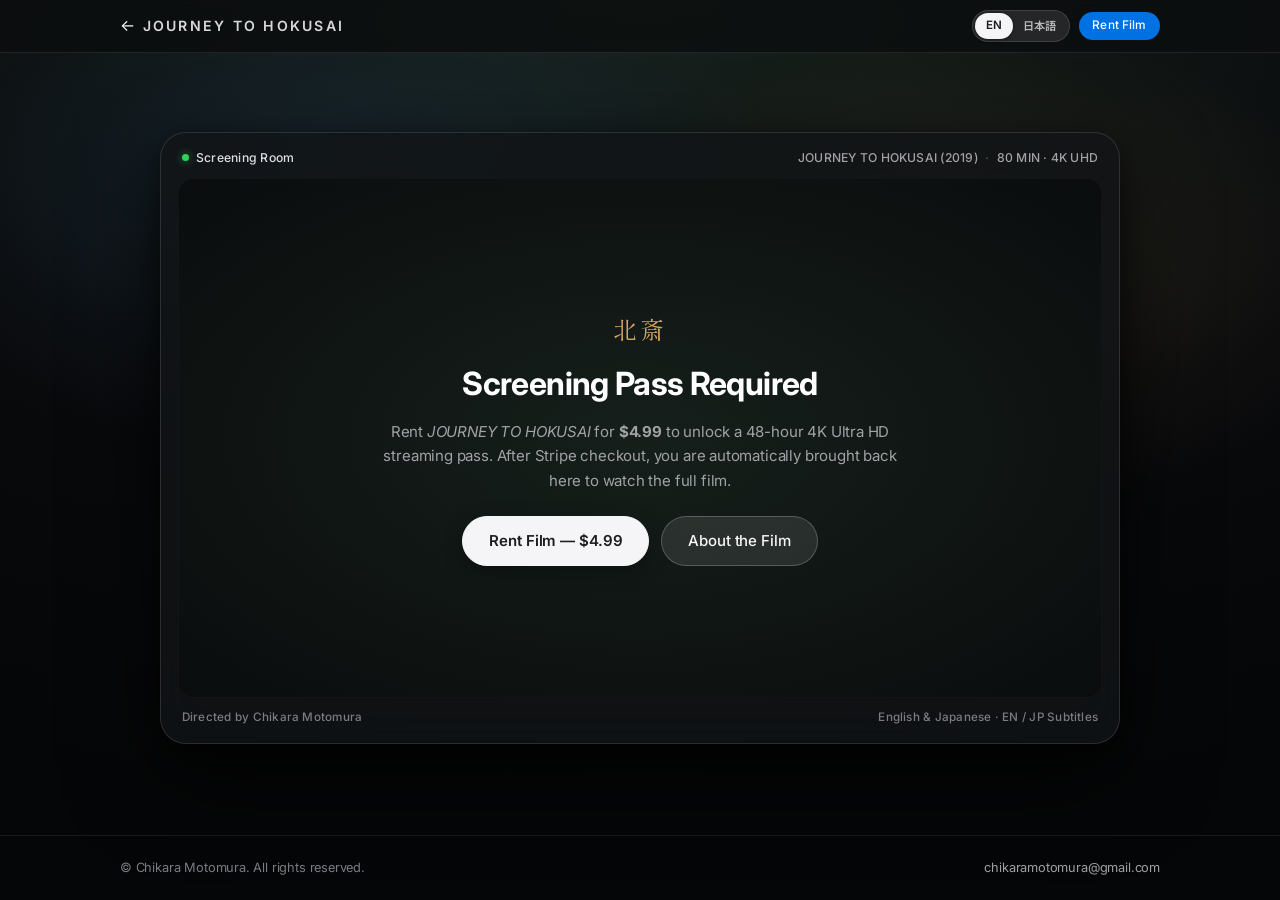
==== watch.html @ 9a2e9c88 "Live Stripe rental link, festival screenings, English title only" ====
<!doctype html>
<html lang="en">
<head>
  <meta charset="utf-8">
  <meta name="viewport" content="width=device-width, initial-scale=1, viewport-fit=cover">
  <meta name="robots" content="noindex, nofollow">
  <title>Screening Room — JOURNEY TO HOKUSAI</title>
  <link rel="icon" type="image/svg+xml" href="assets/favicon.svg">
  <meta name="theme-color" content="#090a0b">

  <link rel="preconnect" href="https://fonts.googleapis.com">
  <link rel="preconnect" href="https://fonts.gstatic.com" crossorigin>
  <link href="https://fonts.googleapis.com/css2?family=Inter:wght@300;400;500;600;700&family=Noto+Sans+JP:wght@400;500;600;700&family=Shippori+Mincho:wght@400;500;600&display=swap" rel="stylesheet">

  <link rel="stylesheet" href="styles.css?v=20261127">
</head>
<body class="watch-room" id="watch-player-root">
  <a class="skip-link" href="#watch-screen" data-i18n="watchRoom.skip">Skip to player</a>

  <!-- Frosted Glass Screening Room Bar -->
  <nav class="site-nav" aria-label="Screening room navigation">
    <div class="site-nav-inner">
      <a class="site-nav-brand" href="./" data-i18n-aria="watchRoom.backAria">
        <span aria-hidden="true">&larr;</span>
        <span class="brand-roman">Journey to Hokusai</span>
      </a>

      <div class="site-nav-controls">
        <div class="lang-switch" role="group" aria-label="Language">
          <button type="button" class="lang-btn is-active" data-set-lang="en" aria-pressed="true" lang="en">EN</button>
          <button type="button" class="lang-btn" data-set-lang="ja" aria-pressed="false" lang="ja">日本語</button>
        </div>
        <a class="nav-watch-pill" href="./#watch" id="watch-nav-upgrade" data-i18n="watchRoom.options">Rent Film</a>
      </div>
    </div>
  </nav>

  <main class="watch-main" id="watch-screen">
    <div class="hero-ambient" aria-hidden="true"></div>

    <div class="watch-stage">
      <div class="cinema-frame" role="region" aria-label="JOURNEY TO HOKUSAI full film player" data-i18n-aria="watchRoom.vfAria">
        <div class="cinema-bar cinema-bar--top">
          <div class="cinema-meta">
            <span class="cinema-live-dot" aria-hidden="true"></span>
            <span id="watch-hud-mode" data-i18n="watchRoom.modeDefault">Screening Room</span>
          </div>
          <div class="cinema-meta cinema-meta--dim">
            <span class="watch-hide-xs">JOURNEY TO HOKUSAI (2019)</span>
            <span class="cinema-sep watch-hide-xs" aria-hidden="true">&middot;</span>
            <span>80 MIN &middot; 4K UHD</span>
          </div>
        </div>

        <div class="cinema-screen" id="watch-cinema-screen">
          <video
            id="film-video"
            controls
            playsinline
            preload="metadata"
            controlslist="nodownload"
            poster="assets/trailer-poster.jpg"
            hidden
          ></video>

          <div class="watch-gate-message" id="watch-gate">
            <span class="watch-gate-seal" lang="ja" aria-hidden="true">北斎</span>
            <h1 class="watch-gate-title" id="watch-gate-title" data-i18n="watchRoom.gateTitle">Screening Pass Required</h1>
            <p class="watch-gate-copy" id="watch-gate-copy" data-i18n-html="watchRoom.gateCopy">
              Rent <em>JOURNEY TO HOKUSAI</em> for <strong>$4.99</strong> to unlock a 48-hour 4K Ultra HD streaming pass. After Stripe checkout, you are automatically brought back here to watch the full film.
            </p>
            <div class="watch-gate-actions">
              <a class="btn btn--hero-primary" id="watch-gate-rent" href="./#watch" rel="noopener" data-i18n="watchRoom.gateRentCta">Rent Film — $4.99</a>
              <a class="btn btn--hero-secondary" href="./" data-i18n="watchRoom.backHome">About the Film</a>
            </div>
          </div>
        </div>

        <div class="cinema-bar cinema-bar--bottom" aria-hidden="true">
          <span data-i18n="watchRoom.hudDir">Directed by Chikara Motomura</span>
          <span data-i18n="watchRoom.hudAudio">English &amp; Japanese · EN / JP Subtitles</span>
        </div>
      </div>

      <!-- Post-purchase rental status bar -->
      <div class="watch-controls-bar" id="watch-controls-bar" hidden>
        <div class="sub-toggle" id="film-edition-toggle" role="group" aria-label="Film subtitle edition" data-i18n-aria="watchRoom.subGroupAria" hidden>
          <button type="button" class="sub-btn is-active" data-film-ver="en" aria-pressed="true" data-i18n="trailer.subEn">EN Subtitles</button>
          <button type="button" class="sub-btn" data-film-ver="ja" aria-pressed="false" data-i18n="trailer.subJa">日本語字幕</button>
        </div>
        <p class="watch-expiry" id="watch-expiry"></p>
      </div>
    </div>
  </main>

  <footer class="watch-footer" aria-label="Footer">
    <div class="watch-footer-inner">
      <span data-i18n="footer.rights">&copy; Chikara Motomura. All rights reserved.</span>
      <a href="mailto:chikaramotomura@gmail.com" data-site-email="text">chikaramotomura@gmail.com</a>
    </div>
  </footer>

  <script src="config.js?v=20261127"></script>
  <script src="site.js?v=20261127"></script>
</body>
</html>
---- styles.css ----
/* ==========================================================================
   JOURNEY TO HOKUSAI
   Apple Modern Design System · Responsive · Accessible · Bilingual (EN / 日本語)
   ========================================================================== */

:root {
  /* Apple Modern Palette + Hokusai Indigo Accents */
  --cinema-bg: #08090a;
  --cinema-elevated: #121416;
  --cinema-glass: rgba(22, 24, 27, 0.72);
  --cinema-border: rgba(255, 255, 255, 0.12);
  --cinema-border-strong: rgba(255, 255, 255, 0.22);

  --canvas: #f5f5f7;
  --surface: #ffffff;
  --surface-subtle: #fbfbfd;

  --ink: #1d1d1f;
  --ink-secondary: #515154;
  --ink-muted: #6e6e73;
  --ink-soft: #86868b;

  --hero-text: #f5f5f7;
  --hero-muted: #a1a1a6;
  --hero-dim: #7c7c82;

  --kyoto-pine: #1f3a5f; /* Hokusai Prussian blue (bero-ai) */
  --kyoto-pine-light: #2f5a8a;
  --kyoto-sage-tint: rgba(31, 58, 95, 0.08);
  --kyoto-lantern: #d4a564;

  --apple-blue: #0071e3;
  --apple-blue-hover: #0077ed;

  --hairline: rgba(0, 0, 0, 0.08);
  --hairline-strong: rgba(0, 0, 0, 0.14);

  --shadow-card: 0 10px 34px rgba(0, 0, 0, 0.045), 0 1px 3px rgba(0, 0, 0, 0.03);
  --shadow-card-hover: 0 20px 48px rgba(0, 0, 0, 0.085), 0 2px 6px rgba(0, 0, 0, 0.04);
  --shadow-cinema: 0 34px 90px rgba(0, 0, 0, 0.72), 0 8px 24px rgba(0, 0, 0, 0.45);

  --radius-xl: 26px;
  --radius-lg: 20px;
  --radius-md: 14px;
  --radius-pill: 980px;

  --font-sans: -apple-system, BlinkMacSystemFont, "SF Pro Display", "SF Pro Text", "Inter", "Hiragino Kaku Gothic ProN", "Noto Sans JP", "Helvetica Neue", Arial, sans-serif;
  --font-ja-sans: "Hiragino Kaku Gothic ProN", "Noto Sans JP", "Yu Gothic", -apple-system, BlinkMacSystemFont, sans-serif;
  --font-mincho: "Shippori Mincho", "Hiragino Mincho ProN", "Yu Mincho", Georgia, serif;

  --max-wide: 1080px;
  --max-reading: 820px;
}

*,
*::before,
*::after {
  box-sizing: border-box;
}

html {
  font-size: 16px;
  scroll-behavior: smooth;
  -webkit-text-size-adjust: 100%;
  background-color: var(--canvas);
  color: var(--ink);
}

@media (prefers-reduced-motion: reduce) {
  html {
    scroll-behavior: auto;
  }
  *,
  *::before,
  *::after {
    animation-duration: 0.001ms !important;
    animation-iteration-count: 1 !important;
    transition-duration: 0.001ms !important;
  }
}

body {
  margin: 0;
  font-family: var(--font-sans);
  font-weight: 400;
  line-height: 1.62;
  letter-spacing: -0.011em;
  color: var(--ink);
  background-color: var(--canvas);
  overflow-x: clip;
  text-rendering: optimizeLegibility;
  -webkit-font-smoothing: antialiased;
  -moz-osx-font-smoothing: grayscale;
}

html[lang="ja"] body {
  font-family: var(--font-ja-sans);
  line-height: 1.82;
  letter-spacing: 0.01em;
}

img,
iframe,
video {
  display: block;
  max-width: 100%;
}

[hidden] {
  display: none !important;
}

a {
  color: inherit;
  text-underline-offset: 0.2em;
  text-decoration-thickness: 1px;
}

.nowrap {
  white-space: nowrap;
}

.sr-only {
  position: absolute;
  width: 1px;
  height: 1px;
  padding: 0;
  margin: -1px;
  overflow: hidden;
  clip: rect(0, 0, 0, 0);
  white-space: nowrap;
  border: 0;
}

/* Focus rings */
:focus-visible {
  outline: 2px solid var(--apple-blue);
  outline-offset: 3px;
}

.site-nav :focus-visible,
.hero :focus-visible,
.watch-room :focus-visible,
.lightbox :focus-visible {
  outline: 2px solid #ffffff;
  outline-offset: 3px;
}

/* Skip link */
.skip-link {
  position: absolute;
  top: -120px;
  left: 1rem;
  z-index: 1000;
  padding: 0.6rem 1.15rem;
  background: var(--surface);
  color: var(--ink);
  border-radius: var(--radius-pill);
  font-weight: 600;
  font-size: 0.88rem;
  text-decoration: none;
  box-shadow: 0 8px 24px rgba(0, 0, 0, 0.28);
}

.skip-link:focus {
  top: 0.75rem;
}

/* ==========================================================================
   GLOBAL FROSTED-GLASS APPLE NAVIGATION BAR
   ========================================================================== */

.site-nav {
  position: sticky;
  top: 0;
  z-index: 200;
  background-color: rgba(12, 13, 15, 0.78);
  backdrop-filter: saturate(180%) blur(22px);
  -webkit-backdrop-filter: saturate(180%) blur(22px);
  border-bottom: 1px solid rgba(255, 255, 255, 0.09);
  color: var(--hero-text);
}

.site-nav-inner {
  position: relative;
  max-width: var(--max-wide);
  margin: 0 auto;
  min-height: 52px;
  padding: 0.4rem 1.25rem;
  display: flex;
  align-items: center;
  justify-content: space-between;
  gap: 0.85rem;
}

.site-nav-brand {
  display: inline-flex;
  align-items: baseline;
  gap: 0.48rem;
  text-decoration: none;
  color: var(--hero-text);
  white-space: nowrap;
}

.brand-kanji {
  font-family: var(--font-mincho);
  font-weight: 600;
  font-size: 1.04rem;
  letter-spacing: 0.06em;
  color: #ffffff;
}

.brand-roman {
  font-family: var(--font-sans);
  font-weight: 600;
  font-size: 0.88rem;
  letter-spacing: 0.16em;
  text-transform: uppercase;
  color: rgba(245, 245, 247, 0.88);
}

.site-nav-links {
  display: none;
}

/* Desktop inline links */
@media (min-width: 920px) {
  .site-nav-links {
    display: flex;
    align-items: center;
    gap: 1.45rem;
  }

  .site-nav-links a {
    font-size: 0.78rem;
    font-weight: 400;
    letter-spacing: 0.01em;
    color: rgba(245, 245, 247, 0.76);
    text-decoration: none;
    transition: color 160ms ease;
    white-space: nowrap;
  }

  .site-nav-links a:hover {
    color: #ffffff;
  }

  .menu-toggle {
    display: none !important;
  }
}

/* Mobile glass dropdown */
@media (max-width: 919px) {
  .site-nav.is-open .site-nav-links {
    position: absolute;
    top: 100%;
    left: 0;
    right: 0;
    display: flex;
    flex-direction: column;
    padding: 0.65rem 1.35rem 1.15rem;
    background: rgba(14, 15, 18, 0.96);
    backdrop-filter: saturate(180%) blur(24px);
    -webkit-backdrop-filter: saturate(180%) blur(24px);
    border-bottom: 1px solid rgba(255, 255, 255, 0.14);
    box-shadow: 0 20px 44px rgba(0, 0, 0, 0.5);
  }

  .site-nav-links a {
    padding: 0.72rem 0;
    font-size: 0.92rem;
    font-weight: 500;
    color: rgba(245, 245, 247, 0.86);
    text-decoration: none;
    border-bottom: 1px solid rgba(255, 255, 255, 0.07);
  }

  .site-nav-links a:last-child {
    border-bottom: 0;
  }
}

.site-nav-controls {
  display: flex;
  align-items: center;
  gap: 0.55rem;
}

/* Apple Segmented Language Pill Switcher */
.lang-switch {
  display: inline-flex;
  align-items: center;
  padding: 2px;
  border-radius: var(--radius-pill);
  background: rgba(255, 255, 255, 0.1);
  border: 1px solid rgba(255, 255, 255, 0.12);
}

.lang-btn {
  appearance: none;
  border: 0;
  background: transparent;
  color: rgba(245, 245, 247, 0.72);
  font-family: var(--font-sans);
  font-weight: 600;
  font-size: 0.72rem;
  letter-spacing: 0.04em;
  line-height: 1;
  min-height: 26px;
  padding: 0.28rem 0.65rem;
  border-radius: var(--radius-pill);
  cursor: pointer;
  transition: background-color 160ms ease, color 160ms ease, box-shadow 160ms ease;
}

.lang-btn[lang="ja"] {
  font-family: var(--font-ja-sans);
  font-size: 0.7rem;
  letter-spacing: 0.01em;
}

.lang-btn:hover:not(.is-active) {
  color: #ffffff;
}

.lang-btn.is-active {
  background: #f5f5f7;
  color: #1d1d1f;
  box-shadow: 0 1px 4px rgba(0, 0, 0, 0.28);
}

.nav-watch-pill {
  display: none;
  align-items: center;
  justify-content: center;
  min-height: 28px;
  padding: 0.28rem 0.85rem;
  border-radius: var(--radius-pill);
  background: var(--apple-blue);
  color: #ffffff;
  font-size: 0.74rem;
  font-weight: 500;
  letter-spacing: 0.01em;
  text-decoration: none;
  white-space: nowrap;
  transition: background-color 150ms ease, transform 150ms ease;
}

.nav-watch-pill:hover {
  background: var(--apple-blue-hover);
}

@media (min-width: 560px) {
  .nav-watch-pill {
    display: inline-flex;
  }
}

.menu-toggle {
  appearance: none;
  background: rgba(255, 255, 255, 0.1);
  color: #f5f5f7;
  border: 1px solid rgba(255, 255, 255, 0.14);
  border-radius: var(--radius-pill);
  font-family: inherit;
  font-weight: 500;
  font-size: 0.75rem;
  min-height: 30px;
  padding: 0.28rem 0.78rem;
  cursor: pointer;
  transition: background-color 150ms ease;
}

.menu-toggle:hover {
  background: rgba(255, 255, 255, 0.18);
}

/* ==========================================================================
   1. APPLE TV+ DARK CINEMA HERO & TRAILER STAGE
   ========================================================================== */

.hero {
  position: relative;
  background: radial-gradient(120% 90% at 50% 0%, #17211c 0%, #0b0d0e 52%, #070809 100%);
  color: var(--hero-text);
  padding: 3.4rem 1.25rem 4.5rem;
  overflow: hidden;
  isolation: isolate;
}

.hero-ambient {
  position: absolute;
  inset: 0;
  z-index: -1;
  pointer-events: none;
  background:
    radial-gradient(640px 380px at 26% 18%, rgba(47, 90, 138, 0.22), transparent 70%),
    radial-gradient(560px 340px at 76% 28%, rgba(212, 165, 100, 0.11), transparent 72%);
}

.hero-inner {
  max-width: var(--max-wide);
  margin: 0 auto;
}

.hero-header {
  max-width: 780px;
  margin: 0 auto 2.6rem;
  text-align: center;
}

.laurel-pill {
  display: inline-flex;
  align-items: center;
  gap: 0.5rem;
  padding: 0.36rem 0.95rem;
  margin-bottom: 1.4rem;
  border-radius: var(--radius-pill);
  background: rgba(255, 255, 255, 0.07);
  border: 1px solid rgba(255, 255, 255, 0.14);
  font-size: 0.74rem;
  font-weight: 500;
  letter-spacing: 0.06em;
  text-transform: uppercase;
  color: rgba(245, 245, 247, 0.88);
}

html[lang="ja"] .laurel-pill {
  letter-spacing: 0.04em;
  font-size: 0.73rem;
}

.laurel-dot {
  width: 6px;
  height: 6px;
  border-radius: 50%;
  background: var(--kyoto-lantern);
  box-shadow: 0 0 10px rgba(212, 165, 100, 0.75);
}

.hero-title {
  margin: 0;
  display: flex;
  flex-wrap: wrap;
  align-items: baseline;
  justify-content: center;
  gap: 0.32em 0.45em;
  line-height: 1.04;
}

.hero-title-kanji {
  font-family: var(--font-mincho);
  font-weight: 500;
  font-size: clamp(2.55rem, 6.6vw, 4.35rem);
  letter-spacing: 0.06em;
  color: #ffffff;
}

.hero-title-roman {
  font-family: var(--font-sans);
  font-weight: 300;
  font-size: clamp(2.55rem, 6.8vw, 4.5rem);
  letter-spacing: 0.12em;
  text-transform: uppercase;
  color: #ffffff;
}

.hero-subtitle {
  margin: 0.65rem 0 0;
  font-family: var(--font-sans);
  font-weight: 300;
  font-style: italic;
  font-size: clamp(1.05rem, 2.3vw, 1.38rem);
  letter-spacing: 0.08em;
  text-transform: uppercase;
  color: rgba(245, 245, 247, 0.86);
}

html[lang="ja"] .hero-subtitle {
  font-family: var(--font-mincho);
  font-style: normal;
  font-weight: 500;
  letter-spacing: 0.14em;
  font-size: clamp(1rem, 2.1vw, 1.26rem);
}

.hero-byline {
  margin: 0.95rem 0 0.35rem;
  font-size: 1.02rem;
  font-weight: 400;
  color: rgba(245, 245, 247, 0.9);
}

.hero-facts {
  margin: 0;
  font-size: 0.82rem;
  font-weight: 400;
  letter-spacing: 0.03em;
  color: var(--hero-muted);
}

.hero-actions {
  margin-top: 1.75rem;
  display: flex;
  flex-wrap: wrap;
  align-items: center;
  justify-content: center;
  gap: 0.75rem;
}

/* ==========================================================================
   APPLE MODERN PILL & CARD BUTTONS
   ========================================================================== */

.btn {
  display: inline-flex;
  align-items: center;
  justify-content: center;
  gap: 0.45rem;
  min-height: 46px;
  padding: 0.72rem 1.6rem;
  border-radius: var(--radius-pill);
  font-family: inherit;
  font-weight: 500;
  font-size: 0.94rem;
  letter-spacing: -0.005em;
  text-align: center;
  text-decoration: none;
  border: 1px solid transparent;
  cursor: pointer;
  transition:
    background-color 180ms cubic-bezier(0.25, 0.1, 0.25, 1),
    color 180ms cubic-bezier(0.25, 0.1, 0.25, 1),
    border-color 180ms ease,
    transform 180ms ease,
    box-shadow 180ms ease;
}

.btn:active:not(:disabled):not(.is-disabled) {
  transform: scale(0.985);
}

.btn--hero-primary {
  background: #f5f5f7;
  color: #1d1d1f;
  border-color: #f5f5f7;
  font-weight: 600;
  box-shadow: 0 6px 20px rgba(0, 0, 0, 0.28);
}

.btn--hero-primary:hover {
  background: #ffffff;
  border-color: #ffffff;
  box-shadow: 0 10px 28px rgba(255, 255, 255, 0.14);
}

.btn--hero-secondary {
  background: rgba(255, 255, 255, 0.1);
  color: #f5f5f7;
  border-color: rgba(255, 255, 255, 0.22);
  backdrop-filter: blur(12px);
  -webkit-backdrop-filter: blur(12px);
}

.btn--hero-secondary:hover {
  background: rgba(255, 255, 255, 0.18);
  border-color: rgba(255, 255, 255, 0.38);
}

.btn--ticket {
  width: 100%;
  background: var(--ink);
  color: #ffffff;
  border-color: var(--ink);
  font-weight: 600;
  min-height: 50px;
}

.btn--ticket:hover:not(:disabled):not([aria-disabled="true"]) {
  background: #000000;
  box-shadow: 0 8px 22px rgba(0, 0, 0, 0.18);
}

.btn--ticket-featured {
  width: 100%;
  background: #ffffff;
  color: #1d1d1f;
  border-color: #ffffff;
  font-weight: 600;
  min-height: 50px;
}

.btn--ticket-featured:hover:not(:disabled):not([aria-disabled="true"]) {
  background: #f5f5f7;
  box-shadow: 0 8px 24px rgba(0, 0, 0, 0.3);
}

/* Clean Apple Ready-for-Stripe Disabled State */
.btn:disabled,
.btn[aria-disabled="true"],
.btn.is-disabled {
  cursor: not-allowed;
  pointer-events: none;
  box-shadow: none;
}

.ticket-card:not(.ticket-card--featured) .btn.is-disabled {
  background: #ebebf0;
  color: #6e6e73;
  border-color: rgba(0, 0, 0, 0.06);
}

.ticket-card--featured .btn.is-disabled {
  background: rgba(255, 255, 255, 0.14);
  color: rgba(245, 245, 247, 0.72);
  border-color: rgba(255, 255, 255, 0.14);
}

/* ==========================================================================
   APPLE CINEMA TRAILER PLAYER FRAME
   ========================================================================== */

.trailer-stage {
  max-width: 960px;
  margin: 0 auto;
  scroll-margin-top: 68px;
}

.cinema-frame {
  position: relative;
  border-radius: var(--radius-xl);
  background: rgba(18, 20, 22, 0.82);
  border: 1px solid var(--cinema-border);
  padding: 0.75rem;
  box-shadow: var(--shadow-cinema);
  backdrop-filter: blur(20px);
  -webkit-backdrop-filter: blur(20px);
}

@media (min-width: 680px) {
  .cinema-frame {
    padding: 0.95rem 1.05rem;
  }
}

.cinema-bar {
  display: flex;
  flex-wrap: wrap;
  align-items: center;
  justify-content: space-between;
  gap: 0.55rem;
  padding: 0 0.25rem;
  font-size: 0.76rem;
  font-weight: 500;
  letter-spacing: 0.02em;
  color: var(--hero-muted);
}

.cinema-bar--top {
  margin-bottom: 0.65rem;
}

.cinema-bar--bottom {
  margin-top: 0.65rem;
  font-size: 0.73rem;
  color: var(--hero-dim);
}

.cinema-meta {
  display: inline-flex;
  align-items: center;
  gap: 0.45rem;
  color: rgba(245, 245, 247, 0.9);
}

.cinema-meta--dim {
  color: var(--hero-muted);
}

.cinema-live-dot {
  width: 7px;
  height: 7px;
  border-radius: 50%;
  background: #30d158;
  box-shadow: 0 0 8px rgba(48, 209, 88, 0.6);
}

.cinema-sep {
  opacity: 0.45;
}

/* Subtitle Version Segmented Pill */
.sub-toggle {
  display: inline-flex;
  align-items: center;
  padding: 2px;
  border-radius: var(--radius-pill);
  background: rgba(255, 255, 255, 0.08);
  border: 1px solid rgba(255, 255, 255, 0.12);
}

.sub-btn {
  appearance: none;
  border: 0;
  background: transparent;
  color: rgba(245, 245, 247, 0.68);
  font-family: inherit;
  font-size: 0.71rem;
  font-weight: 500;
  padding: 0.26rem 0.68rem;
  border-radius: var(--radius-pill);
  cursor: pointer;
  transition: background-color 150ms ease, color 150ms ease;
}

.sub-btn:hover:not(.is-active) {
  color: #ffffff;
}

.sub-btn.is-active {
  background: rgba(255, 255, 255, 0.2);
  color: #ffffff;
  font-weight: 600;
}

.cinema-screen {
  position: relative;
  width: 100%;
  aspect-ratio: 16 / 9;
  border-radius: 16px;
  background: #000000;
  overflow: hidden;
  border: 1px solid rgba(255, 255, 255, 0.08);
}

.cinema-screen video,
.cinema-screen iframe {
  position: absolute;
  inset: 0;
  width: 100%;
  height: 100%;
  border: 0;
  background: #000000;
  object-fit: contain;
}

.cinema-play-overlay {
  position: absolute;
  inset: 0;
  z-index: 2;
  width: 100%;
  height: 100%;
  appearance: none;
  border: 0;
  padding: 0;
  background: linear-gradient(180deg, rgba(0, 0, 0, 0.08) 0%, rgba(0, 0, 0, 0.38) 100%);
  display: flex;
  align-items: center;
  justify-content: center;
  cursor: pointer;
  transition: background-color 200ms ease;
}

.cinema-play-overlay[hidden] {
  display: none !important;
}

.cinema-play-pill {
  display: inline-flex;
  align-items: center;
  gap: 0.65rem;
  padding: 0.85rem 1.65rem;
  border-radius: var(--radius-pill);
  background: rgba(24, 25, 28, 0.72);
  backdrop-filter: saturate(180%) blur(24px);
  -webkit-backdrop-filter: saturate(180%) blur(24px);
  border: 1px solid rgba(255, 255, 255, 0.28);
  color: #ffffff;
  font-family: inherit;
  font-weight: 600;
  font-size: 0.95rem;
  letter-spacing: 0.01em;
  box-shadow: 0 14px 38px rgba(0, 0, 0, 0.48);
  transition: transform 200ms cubic-bezier(0.25, 0.1, 0.25, 1), background-color 200ms ease;
}

.cinema-play-overlay:hover .cinema-play-pill {
  transform: scale(1.04);
  background: rgba(255, 255, 255, 0.94);
  color: #1d1d1f;
}

.cinema-play-icon {
  width: 0;
  height: 0;
  border-style: solid;
  border-width: 6px 0 6px 11px;
  border-color: transparent transparent transparent currentColor;
  margin-left: 2px;
}

/* ==========================================================================
   MAIN APPLE EDITORIAL LAYOUT & SECTION HEADERS
   ========================================================================== */

.page-main {
  max-width: var(--max-wide);
  margin: 0 auto;
  padding: 0 1.25rem 2rem;
}

.section {
  padding: 4.75rem 0;
  border-bottom: 1px solid var(--hairline);
  scroll-margin-top: 58px;
}

.section:last-of-type {
  border-bottom: 0;
}

.section-intro {
  max-width: 700px;
  margin-bottom: 2.4rem;
}

.section-eyebrow {
  margin: 0 0 0.5rem;
  font-size: 0.78rem;
  font-weight: 600;
  letter-spacing: 0.08em;
  text-transform: uppercase;
  color: var(--kyoto-pine);
}

.section-title {
  margin: 0;
  font-weight: 700;
  font-size: clamp(1.95rem, 4.2vw, 2.85rem);
  line-height: 1.1;
  letter-spacing: -0.028em;
  color: var(--ink);
  text-wrap: balance;
}

html[lang="ja"] .section-title {
  font-size: clamp(1.65rem, 3.6vw, 2.35rem);
  line-height: 1.28;
  letter-spacing: -0.01em;
}

.section-lead {
  margin: 0.85rem 0 0;
  font-size: 1.1rem;
  line-height: 1.55;
  color: var(--ink-muted);
  text-wrap: pretty;
}

/* ==========================================================================
   2. WATCH — RENT FILM ($4.99) APPLE BENTO PASS
   ========================================================================== */

.tickets-grid {
  display: grid;
  grid-template-columns: 1fr;
  gap: 1.35rem;
}

@media (min-width: 760px) {
  .tickets-grid:not(.tickets-grid--single) {
    grid-template-columns: repeat(2, minmax(0, 1fr));
    gap: 1.6rem;
  }
}

.ticket-card {
  display: flex;
  flex-direction: column;
  justify-content: space-between;
  padding: 2rem 1.85rem;
  border-radius: var(--radius-xl);
  background: var(--surface);
  border: 1px solid var(--hairline);
  box-shadow: var(--shadow-card);
  transition: transform 220ms ease, box-shadow 220ms ease;
}

.ticket-card:hover {
  transform: translateY(-2px);
  box-shadow: var(--shadow-card-hover);
}

/* Featured Cinema Rental Pass (Dark Obsidian + Kyoto Pine Glow) */
.ticket-card--featured {
  background: linear-gradient(160deg, #17211c 0%, #101214 55%, #0c0d0f 100%);
  color: #f5f5f7;
  border-color: rgba(255, 255, 255, 0.12);
  box-shadow: 0 20px 50px rgba(0, 0, 0, 0.18);
}

.ticket-card--featured:hover {
  box-shadow: 0 26px 60px rgba(0, 0, 0, 0.24);
}

@media (min-width: 820px) {
  .ticket-card--single {
    display: grid;
    grid-template-columns: minmax(0, 1.55fr) minmax(260px, 0.85fr);
    gap: 2.5rem;
    align-items: center;
    padding: 2.35rem 2.5rem;
  }

  .ticket-card--single .ticket-features {
    display: grid;
    grid-template-columns: repeat(2, minmax(0, 1fr));
    gap: 0.75rem 1.4rem;
    margin-bottom: 0;
  }

  .ticket-card--single .ticket-action {
    margin-top: 0;
    padding-left: 2.35rem;
    border-left: 1px solid rgba(255, 255, 255, 0.12);
  }
}

.ticket-badge-row {
  margin-bottom: 1rem;
}

.ticket-pill {
  display: inline-flex;
  align-items: center;
  padding: 0.28rem 0.78rem;
  border-radius: var(--radius-pill);
  font-size: 0.73rem;
  font-weight: 600;
  letter-spacing: 0.04em;
  text-transform: uppercase;
  background: var(--kyoto-sage-tint);
  color: var(--kyoto-pine);
}

.ticket-pill--accent {
  background: rgba(212, 165, 100, 0.16);
  color: #ebd0a7;
  border: 1px solid rgba(212, 165, 100, 0.28);
}

.ticket-top {
  display: flex;
  align-items: baseline;
  justify-content: space-between;
  gap: 1rem;
  padding-bottom: 1.1rem;
  margin-bottom: 1.1rem;
  border-bottom: 1px solid var(--hairline);
}

.ticket-card--featured .ticket-top {
  border-bottom-color: rgba(255, 255, 255, 0.12);
}

.ticket-label {
  margin: 0;
  font-size: 1.45rem;
  font-weight: 700;
  letter-spacing: -0.02em;
}

html[lang="ja"] .ticket-label {
  font-size: 1.22rem;
  letter-spacing: 0;
}

.ticket-price {
  font-size: 2.1rem;
  font-weight: 700;
  letter-spacing: -0.03em;
  line-height: 1;
  white-space: nowrap;
}

.ticket-terms {
  margin: 0 0 1.25rem;
  font-size: 0.95rem;
  line-height: 1.58;
  color: var(--ink-secondary);
}

.ticket-card--featured .ticket-terms {
  color: rgba(245, 245, 247, 0.8);
}

.ticket-features {
  list-style: none;
  padding: 0;
  margin: 0 0 1.85rem;
  display: flex;
  flex-direction: column;
  gap: 0.65rem;
}

.ticket-features li {
  position: relative;
  padding-left: 1.55rem;
  font-size: 0.89rem;
  line-height: 1.48;
  color: var(--ink-secondary);
}

.ticket-card--featured .ticket-features li {
  color: rgba(245, 245, 247, 0.86);
}

.ticket-features li::before {
  content: "✓";
  position: absolute;
  left: 0;
  top: 0.02em;
  font-weight: 700;
  font-size: 0.85rem;
  color: var(--kyoto-pine);
}

.ticket-card--featured .ticket-features li::before {
  color: var(--kyoto-lantern);
}

.ticket-action {
  margin-top: auto;
}

.ticket-status {
  margin: 0.65rem 0 0;
  text-align: center;
  font-size: 0.79rem;
  font-weight: 500;
  color: var(--ink-muted);
}

.ticket-card--featured .ticket-status {
  color: rgba(245, 245, 247, 0.62);
}

.checkout-trust-bar {
  margin-top: 1.45rem;
  padding: 1rem 1.35rem;
  border-radius: var(--radius-lg);
  background: rgba(255, 255, 255, 0.66);
  border: 1px solid var(--hairline);
  display: flex;
  flex-wrap: wrap;
  align-items: center;
  justify-content: space-between;
  gap: 0.75rem 1.5rem;
  font-size: 0.83rem;
  color: var(--ink-muted);
}

.trust-item {
  display: inline-flex;
  align-items: center;
  gap: 0.5rem;
}

.trust-icon {
  width: 17px;
  height: 17px;
  flex-shrink: 0;
  color: var(--kyoto-pine);
}

.screening-room-link {
  font-weight: 500;
  color: var(--apple-blue);
  text-decoration: none;
}

.screening-room-link:hover {
  text-decoration: underline;
}

/* ==========================================================================
   3. THE FILM — EPIGRAPH, SYNOPSIS, PILLARS & POSTER SHOWCASE
   ========================================================================== */

.kyoto-epigraph {
  margin: 0 0 2.2rem;
  padding: 1.85rem 2rem;
  border-radius: var(--radius-xl);
  background: linear-gradient(135deg, #24382d 0%, #18261f 100%);
  color: #f5f5f7;
  box-shadow: var(--shadow-card);
}

.kyoto-epigraph p {
  margin: 0;
  font-family: var(--font-mincho);
  font-size: clamp(1.04rem, 1.9vw, 1.22rem);
  line-height: 1.85;
  color: rgba(245, 245, 247, 0.95);
}

.logline {
  max-width: var(--max-reading);
  margin: 0 0 1.4rem;
  font-size: clamp(1.2rem, 2.2vw, 1.42rem);
  font-weight: 600;
  line-height: 1.48;
  letter-spacing: -0.016em;
  color: var(--ink);
  text-wrap: pretty;
}

html[lang="ja"] .logline {
  font-size: clamp(1.08rem, 1.9vw, 1.25rem);
  line-height: 1.75;
  letter-spacing: 0;
}

.prose {
  max-width: var(--max-reading);
  font-size: 1.03rem;
  color: var(--ink-secondary);
}

.prose p {
  margin: 0 0 1.15rem;
}

.prose p:last-child {
  margin-bottom: 0;
}

/* Three Bento Pillars */
.pillars-grid {
  margin-top: 2.5rem;
  display: grid;
  grid-template-columns: 1fr;
  gap: 1.15rem;
}

@media (min-width: 780px) {
  .pillars-grid {
    grid-template-columns: repeat(3, minmax(0, 1fr));
  }
}

.pillar-card {
  padding: 1.75rem 1.6rem;
  border-radius: var(--radius-xl);
  background: var(--surface);
  border: 1px solid var(--hairline);
  box-shadow: var(--shadow-card);
}

.pillar-kanji {
  display: inline-block;
  margin-bottom: 0.65rem;
  font-family: var(--font-mincho);
  font-size: 1.55rem;
  font-weight: 600;
  color: var(--kyoto-pine);
}

.pillar-title {
  margin: 0 0 0.5rem;
  font-size: 1.15rem;
  font-weight: 700;
  letter-spacing: -0.015em;
  color: var(--ink);
}

.pillar-copy {
  margin: 0;
  font-size: 0.92rem;
  line-height: 1.6;
  color: var(--ink-muted);
}

/* Poster + Technical Specs Split Bento */
.poster-showcase {
  margin-top: 2.5rem;
  display: grid;
  grid-template-columns: 1fr;
  gap: 1.5rem;
  align-items: stretch;
}

@media (min-width: 820px) {
  .poster-showcase {
    grid-template-columns: 330px minmax(0, 1fr);
  }
}

.poster-card {
  margin: 0;
  padding: 0.85rem;
  border-radius: var(--radius-xl);
  background: var(--surface);
  border: 1px solid var(--hairline);
  box-shadow: var(--shadow-card);
  display: flex;
  align-items: center;
  justify-content: center;
}

.poster-card img {
  width: 100%;
  height: auto;
  border-radius: 14px;
  aspect-ratio: 2 / 3;
  object-fit: cover;
}

.specs-card {
  padding: 2.1rem 2rem;
  border-radius: var(--radius-xl);
  background: var(--surface);
  border: 1px solid var(--hairline);
  box-shadow: var(--shadow-card);
  display: flex;
  flex-direction: column;
  justify-content: center;
}

.specs-eyebrow {
  margin: 0 0 0.35rem;
  font-size: 0.75rem;
  font-weight: 600;
  letter-spacing: 0.08em;
  text-transform: uppercase;
  color: var(--ink-soft);
}

.specs-heading {
  margin: 0 0 1.5rem;
  font-size: clamp(1.35rem, 2.4vw, 1.7rem);
  font-weight: 700;
  letter-spacing: -0.02em;
  color: var(--ink);
}

.specs-grid {
  margin: 0;
  display: grid;
  grid-template-columns: 1fr;
  gap: 1rem 1.75rem;
}

@media (min-width: 560px) {
  .specs-grid {
    grid-template-columns: repeat(2, minmax(0, 1fr));
  }
}

.spec-item {
  padding-top: 0.85rem;
  border-top: 1px solid var(--hairline);
}

.spec-item dt {
  font-size: 0.76rem;
  font-weight: 600;
  text-transform: uppercase;
  letter-spacing: 0.05em;
  color: var(--ink-soft);
  margin-bottom: 0.22rem;
}

.spec-item dd {
  margin: 0;
  font-size: 0.93rem;
  font-weight: 500;
  color: var(--ink);
  line-height: 1.45;
}

/* ==========================================================================
   4. FILM STILLS — APPLE BENTO GALLERY + FULLSCREEN LIGHTBOX
   ========================================================================== */

.stills-bento {
  display: grid;
  grid-template-columns: 1fr;
  gap: 1.25rem;
}

@media (min-width: 720px) {
  .stills-bento {
    grid-template-columns: repeat(2, minmax(0, 1fr));
  }

  .still-card--wide {
    grid-column: span 2;
  }
}

.still-card {
  margin: 0;
  border-radius: var(--radius-xl);
  background: var(--surface);
  border: 1px solid var(--hairline);
  box-shadow: var(--shadow-card);
  overflow: hidden;
  transition: transform 220ms ease, box-shadow 220ms ease;
}

.still-card:hover {
  transform: translateY(-2px);
  box-shadow: var(--shadow-card-hover);
}

.still-trigger {
  appearance: none;
  display: block;
  width: 100%;
  padding: 0;
  margin: 0;
  border: 0;
  background: #0b0c0d;
  cursor: zoom-in;
  overflow: hidden;
}

.still-trigger img {
  width: 100%;
  height: auto;
  aspect-ratio: 16 / 9;
  object-fit: cover;
  transition: transform 420ms cubic-bezier(0.25, 0.1, 0.25, 1);
}

.still-card:hover .still-trigger img {
  transform: scale(1.022);
}

.still-caption {
  padding: 0.9rem 1.25rem;
  font-size: 0.86rem;
  color: var(--ink-muted);
}

/* Lightbox Modal */
.lightbox {
  position: fixed;
  inset: 0;
  z-index: 500;
  display: flex;
  align-items: center;
  justify-content: center;
  padding: 1.25rem;
}

.lightbox[hidden] {
  display: none !important;
}

.lightbox-backdrop {
  position: absolute;
  inset: 0;
  background: rgba(8, 9, 11, 0.9);
  backdrop-filter: blur(22px);
  -webkit-backdrop-filter: blur(22px);
}

.lightbox-content {
  position: relative;
  z-index: 1;
  width: 100%;
  max-width: 1120px;
  color: #f5f5f7;
}

.lightbox-toolbar {
  display: flex;
  align-items: center;
  justify-content: space-between;
  margin-bottom: 0.75rem;
}

.lightbox-counter {
  font-size: 0.82rem;
  color: var(--hero-muted);
}

.lightbox-close {
  appearance: none;
  border: 1px solid rgba(255, 255, 255, 0.22);
  background: rgba(255, 255, 255, 0.1);
  color: #ffffff;
  border-radius: var(--radius-pill);
  padding: 0.38rem 0.95rem;
  font-family: inherit;
  font-size: 0.82rem;
  font-weight: 500;
  cursor: pointer;
}

.lightbox-close:hover {
  background: rgba(255, 255, 255, 0.2);
}

.lightbox-stage {
  position: relative;
  display: flex;
  align-items: center;
  justify-content: center;
  border-radius: var(--radius-lg);
  overflow: hidden;
  background: #000000;
  border: 1px solid rgba(255, 255, 255, 0.12);
}

.lightbox-stage img {
  width: 100%;
  max-height: 76vh;
  object-fit: contain;
}

.lightbox-nav {
  position: absolute;
  top: 50%;
  transform: translateY(-50%);
  width: 44px;
  height: 44px;
  border-radius: 50%;
  border: 1px solid rgba(255, 255, 255, 0.22);
  background: rgba(18, 20, 22, 0.68);
  backdrop-filter: blur(12px);
  -webkit-backdrop-filter: blur(12px);
  color: #ffffff;
  font-size: 1.6rem;
  line-height: 1;
  display: flex;
  align-items: center;
  justify-content: center;
  cursor: pointer;
  transition: background-color 150ms ease;
}

.lightbox-nav:hover {
  background: rgba(255, 255, 255, 0.24);
}

.lightbox-nav--prev { left: 0.85rem; }
.lightbox-nav--next { right: 0.85rem; }

.lightbox-caption {
  margin: 0.85rem 0 0;
  text-align: center;
  font-size: 0.92rem;
  color: rgba(245, 245, 247, 0.86);
}

/* ==========================================================================
   5. DIRECTOR, SCREENINGS & AUDIENCE QUOTES
   ========================================================================== */

.director-card,
.credits-card {
  padding: 2.2rem 2rem;
  border-radius: var(--radius-xl);
  background: var(--surface);
  border: 1px solid var(--hairline);
  box-shadow: var(--shadow-card);
}

.inline-links {
  margin-top: 1.65rem;
  padding-top: 1.25rem;
  border-top: 1px solid var(--hairline);
  display: flex;
  flex-wrap: wrap;
  align-items: center;
  gap: 0.75rem 1.75rem;
  font-size: 0.9rem;
  color: var(--ink-muted);
}

.inline-links a {
  color: var(--apple-blue);
  font-weight: 500;
  text-decoration: none;
}

.inline-links a:hover {
  text-decoration: underline;
}

.events-grid {
  display: grid;
  grid-template-columns: 1fr;
  gap: 1.15rem;
  margin-bottom: 1.5rem;
}

@media (min-width: 720px) {
  .events-grid {
    grid-template-columns: repeat(2, minmax(0, 1fr));
  }
}

.event-card {
  padding: 1.75rem 1.65rem;
  border-radius: var(--radius-xl);
  background: var(--surface);
  border: 1px solid var(--hairline);
  box-shadow: var(--shadow-card);
}

.event-meta {
  margin: 0 0 0.45rem;
  font-size: 0.76rem;
  font-weight: 600;
  letter-spacing: 0.06em;
  text-transform: uppercase;
  color: var(--kyoto-pine);
}

.event-title {
  margin: 0 0 0.5rem;
  font-size: 1.18rem;
  font-weight: 700;
  letter-spacing: -0.015em;
  color: var(--ink);
}

.event-detail {
  margin: 0;
  font-size: 0.92rem;
  color: var(--ink-muted);
}

.quotes-grid {
  display: grid;
  grid-template-columns: 1fr;
  gap: 1.15rem;
}

@media (min-width: 720px) {
  .quotes-grid {
    grid-template-columns: repeat(2, minmax(0, 1fr));
  }

  .quote-card--wide {
    grid-column: span 2;
  }
}

.quote-card {
  margin: 0;
  padding: 1.7rem 1.65rem;
  border-radius: var(--radius-xl);
  background: var(--surface-subtle);
  border: 1px solid var(--hairline);
  display: flex;
  flex-direction: column;
  justify-content: space-between;
  gap: 0.9rem;
}

.quote-card p {
  margin: 0;
  font-size: 0.98rem;
  line-height: 1.66;
  color: var(--ink-secondary);
}

.quote-card cite {
  font-style: normal;
  font-size: 0.82rem;
  font-weight: 600;
  color: var(--ink-muted);
}

/* ==========================================================================
   6. CREDITS LIST
   ========================================================================== */

.credits-list {
  margin: 0;
}

.credits-row {
  display: grid;
  grid-template-columns: 1fr;
  gap: 0.25rem;
  padding: 0.95rem 0;
  border-bottom: 1px solid var(--hairline);
}

.credits-row:first-child {
  padding-top: 0;
}

.credits-row:last-child {
  padding-bottom: 0;
  border-bottom: 0;
}

@media (min-width: 640px) {
  .credits-row {
    grid-template-columns: 240px minmax(0, 1fr);
    gap: 1.5rem;
    align-items: baseline;
  }
}

.credits-row dt {
  font-size: 0.78rem;
  font-weight: 600;
  letter-spacing: 0.05em;
  text-transform: uppercase;
  color: var(--ink-soft);
}

html[lang="ja"] .credits-row dt {
  letter-spacing: 0.02em;
  font-size: 0.82rem;
}

.credits-row dd {
  margin: 0;
  font-size: 0.96rem;
  font-weight: 500;
  color: var(--ink);
}

.credits-lines {
  display: flex;
  flex-direction: column;
  gap: 0.35rem;
}

.credits-thanks-grid {
  display: grid;
  grid-template-columns: repeat(auto-fill, minmax(210px, 1fr));
  gap: 0.35rem 1.25rem;
  font-weight: 400;
  color: var(--ink-secondary);
}

/* ==========================================================================
   7. FOOTER
   ========================================================================== */

.site-footer {
  border-top: 1px solid var(--hairline);
  background: #ececef;
  color: var(--ink-muted);
  font-size: 0.82rem;
}

.footer-inner {
  max-width: var(--max-wide);
  margin: 0 auto;
  padding: 2rem 1.25rem;
  display: flex;
  flex-wrap: wrap;
  align-items: center;
  justify-content: space-between;
  gap: 1rem 2rem;
}

.footer-brand-group {
  display: flex;
  flex-wrap: wrap;
  align-items: baseline;
  gap: 0.45rem 1rem;
}

.footer-brand {
  font-weight: 600;
  color: var(--ink);
  letter-spacing: 0.04em;
}

.footer-links {
  display: flex;
  flex-wrap: wrap;
  align-items: center;
  gap: 0.75rem 1.4rem;
}

.footer-links a {
  text-decoration: none;
  color: var(--ink-secondary);
}

.footer-links a:hover {
  color: var(--ink);
  text-decoration: underline;
}

/* ==========================================================================
   8. 4K SCREENING ROOM (watch.html)
   ========================================================================== */

body.watch-room {
  min-height: 100vh;
  display: flex;
  flex-direction: column;
  background: radial-gradient(120% 90% at 50% 0%, #17211c 0%, #090a0c 58%, #050607 100%);
  color: var(--hero-text);
}

.watch-main {
  position: relative;
  flex: 1;
  display: flex;
  align-items: center;
  justify-content: center;
  padding: 2.2rem 1.25rem 3rem;
  isolation: isolate;
}

.watch-stage {
  width: 100%;
  max-width: 960px;
  margin: 0 auto;
}

.watch-gate-message {
  position: absolute;
  inset: 0;
  padding: 1.5rem;
  display: flex;
  flex-direction: column;
  align-items: center;
  justify-content: center;
  text-align: center;
  background: radial-gradient(85% 85% at 50% 50%, rgba(23, 33, 28, 0.94) 0%, rgba(8, 9, 11, 0.97) 100%);
}

.watch-gate-message[hidden] {
  display: none !important;
}

.watch-gate-seal {
  font-family: var(--font-mincho);
  font-size: 1.5rem;
  letter-spacing: 0.14em;
  color: var(--kyoto-lantern);
  margin-bottom: 0.55rem;
}

.watch-gate-title {
  margin: 0 0 0.65rem;
  font-size: clamp(1.35rem, 3vw, 2rem);
  font-weight: 700;
  letter-spacing: -0.02em;
  color: #ffffff;
}

.watch-gate-copy {
  max-width: 540px;
  margin: 0 0 1.45rem;
  font-size: 0.94rem;
  line-height: 1.62;
  color: var(--hero-muted);
}

.watch-gate-actions {
  display: flex;
  flex-wrap: wrap;
  justify-content: center;
  gap: 0.75rem;
}

.watch-controls-bar {
  margin-top: 1.25rem;
  padding: 1rem 1.35rem;
  border-radius: var(--radius-lg);
  background: rgba(255, 255, 255, 0.06);
  border: 1px solid rgba(255, 255, 255, 0.12);
  display: flex;
  flex-wrap: wrap;
  gap: 0.85rem 1.25rem;
  align-items: center;
  justify-content: center;
  text-align: center;
}

.watch-controls-bar .sub-toggle[hidden] {
  display: none !important;
}

.watch-controls-bar[hidden] {
  display: none !important;
}

.watch-expiry {
  margin: 0;
  font-size: 0.88rem;
  color: rgba(245, 245, 247, 0.86);
}

.watch-footer {
  border-top: 1px solid rgba(255, 255, 255, 0.08);
  font-size: 0.8rem;
  color: var(--hero-dim);
}

.watch-footer-inner {
  max-width: var(--max-wide);
  margin: 0 auto;
  padding: 1.35rem 1.25rem;
  display: flex;
  flex-wrap: wrap;
  align-items: center;
  justify-content: space-between;
  gap: 0.75rem;
}

.watch-footer a {
  color: var(--hero-muted);
  text-decoration: none;
}

.watch-footer a:hover {
  color: #ffffff;
}

@media (max-width: 560px) {
  .site-nav-inner {
    padding: 0.4rem 0.9rem;
    gap: 0.45rem;
  }

  .brand-kanji {
    font-size: 0.95rem;
  }

  .brand-roman {
    font-size: 0.78rem;
    letter-spacing: 0.12em;
  }

  .lang-btn {
    padding: 0.25rem 0.5rem;
    font-size: 0.68rem;
  }

  .menu-toggle {
    padding: 0.25rem 0.65rem;
    font-size: 0.72rem;
  }

  .hero {
    padding: 2.3rem 1rem 3.1rem;
  }

  .laurel-pill {
    max-width: 100%;
    padding: 0.36rem 0.75rem;
    font-size: 0.66rem;
    line-height: 1.4;
    text-align: center;
  }

  .hero-title-kanji {
    font-size: clamp(2rem, 8.8vw, 2.6rem);
  }

  .hero-title-roman {
    font-size: clamp(2rem, 8.8vw, 2.6rem);
    letter-spacing: 0.08em;
  }

  .hero-actions .btn {
    width: 100%;
    max-width: 320px;
  }

  .cinema-frame {
    padding: 0.6rem;
    border-radius: 20px;
  }

  .cinema-bar--top {
    flex-direction: column;
    align-items: flex-start;
    gap: 0.48rem;
  }

  .sub-toggle {
    width: 100%;
    justify-content: space-between;
  }

  .sub-btn {
    flex: 1;
    text-align: center;
    padding: 0.28rem 0.45rem;
    font-size: 0.68rem;
  }

  .cinema-play-pill {
    padding: 0.68rem 1.25rem;
    font-size: 0.86rem;
  }

  .section {
    padding: 3.4rem 0;
  }

  .ticket-card,
  .director-card,
  .credits-card,
  .specs-card {
    padding: 1.5rem 1.25rem;
  }

  .ticket-price {
    font-size: 1.75rem;
  }

  .kyoto-epigraph {
    padding: 1.4rem 1.3rem;
  }

  .watch-hide-xs {
    display: none;
  }

  .watch-gate-copy {
    font-size: 0.82rem;
    margin-bottom: 0.9rem;
  }

  .watch-gate-actions .btn {
    min-height: 38px;
    padding: 0.45rem 0.95rem;
    font-size: 0.8rem;
  }
}

/* ==========================================================================
   JOURNEY TO HOKUSAI — title sizing for the longer bilingual title
   ========================================================================== */
.hero-title {
  flex-direction: column;
  align-items: center;
  gap: 0.25em;
}

.hero-title-kanji {
  font-size: clamp(2.2rem, 5.6vw, 3.6rem);
  letter-spacing: 0.14em;
}

.hero-title-roman {
  font-size: clamp(1.75rem, 5.2vw, 3.6rem);
  letter-spacing: 0.1em;
}

@media (min-width: 720px) {
  .event-card--wide {
    grid-column: 1 / -1;
  }
}
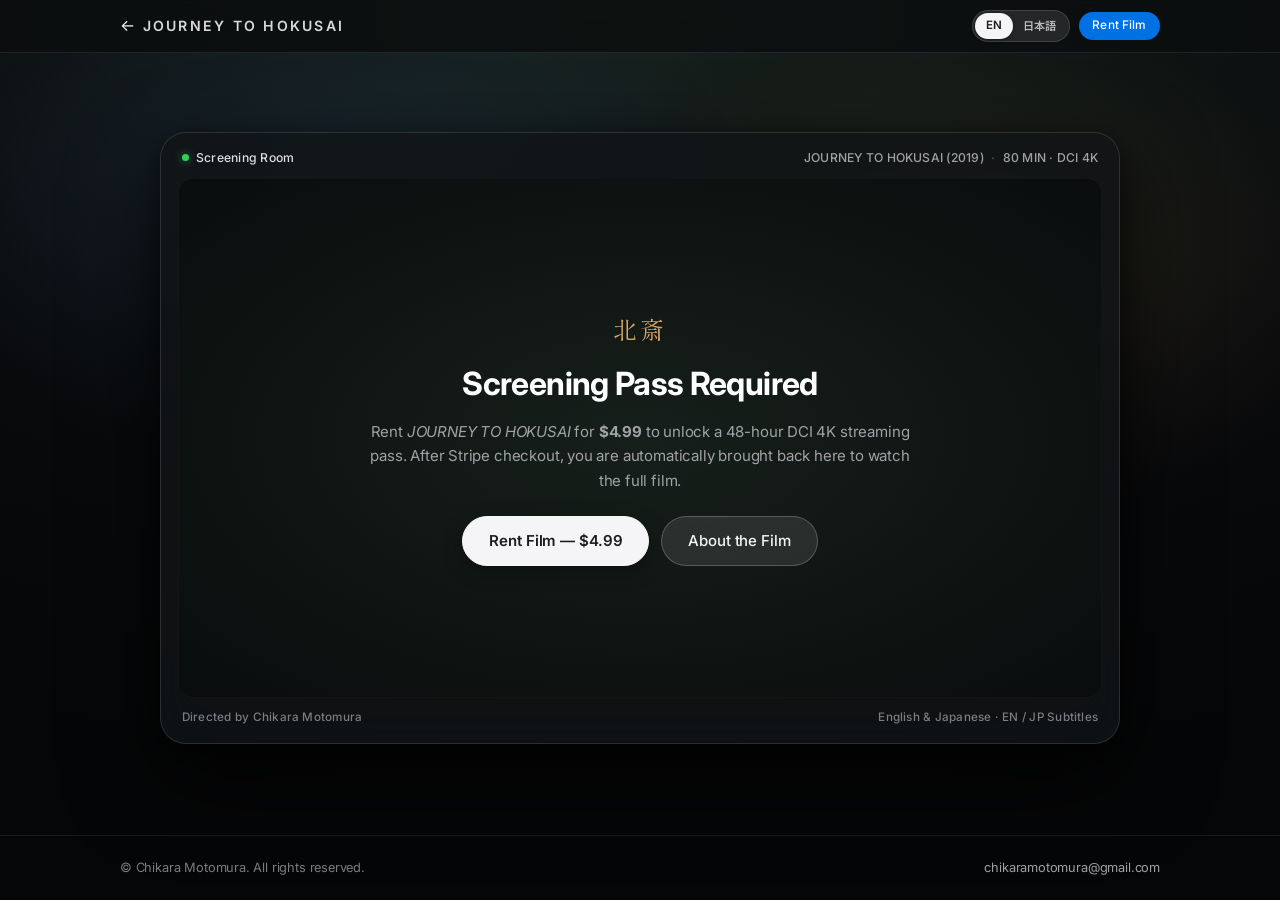
==== commit de3b5eca: "DCI 4K wording; master format 4K (4096x2160), 1.9:1" ====
--- a/watch.html
+++ b/watch.html
@@ -48,7 +48,7 @@
           <div class="cinema-meta cinema-meta--dim">
             <span class="watch-hide-xs">JOURNEY TO HOKUSAI (2019)</span>
             <span class="cinema-sep watch-hide-xs" aria-hidden="true">&middot;</span>
-            <span>80 MIN &middot; 4K UHD</span>
+            <span>80 MIN &middot; DCI 4K</span>
           </div>
         </div>
 
@@ -67,7 +67,7 @@
             <span class="watch-gate-seal" lang="ja" aria-hidden="true">北斎</span>
             <h1 class="watch-gate-title" id="watch-gate-title" data-i18n="watchRoom.gateTitle">Screening Pass Required</h1>
             <p class="watch-gate-copy" id="watch-gate-copy" data-i18n-html="watchRoom.gateCopy">
-              Rent <em>JOURNEY TO HOKUSAI</em> for <strong>$4.99</strong> to unlock a 48-hour 4K Ultra HD streaming pass. After Stripe checkout, you are automatically brought back here to watch the full film.
+              Rent <em>JOURNEY TO HOKUSAI</em> for <strong>$4.99</strong> to unlock a 48-hour DCI 4K streaming pass. After Stripe checkout, you are automatically brought back here to watch the full film.
             </p>
             <div class="watch-gate-actions">
               <a class="btn btn--hero-primary" id="watch-gate-rent" href="./#watch" rel="noopener" data-i18n="watchRoom.gateRentCta">Rent Film — $4.99</a>
